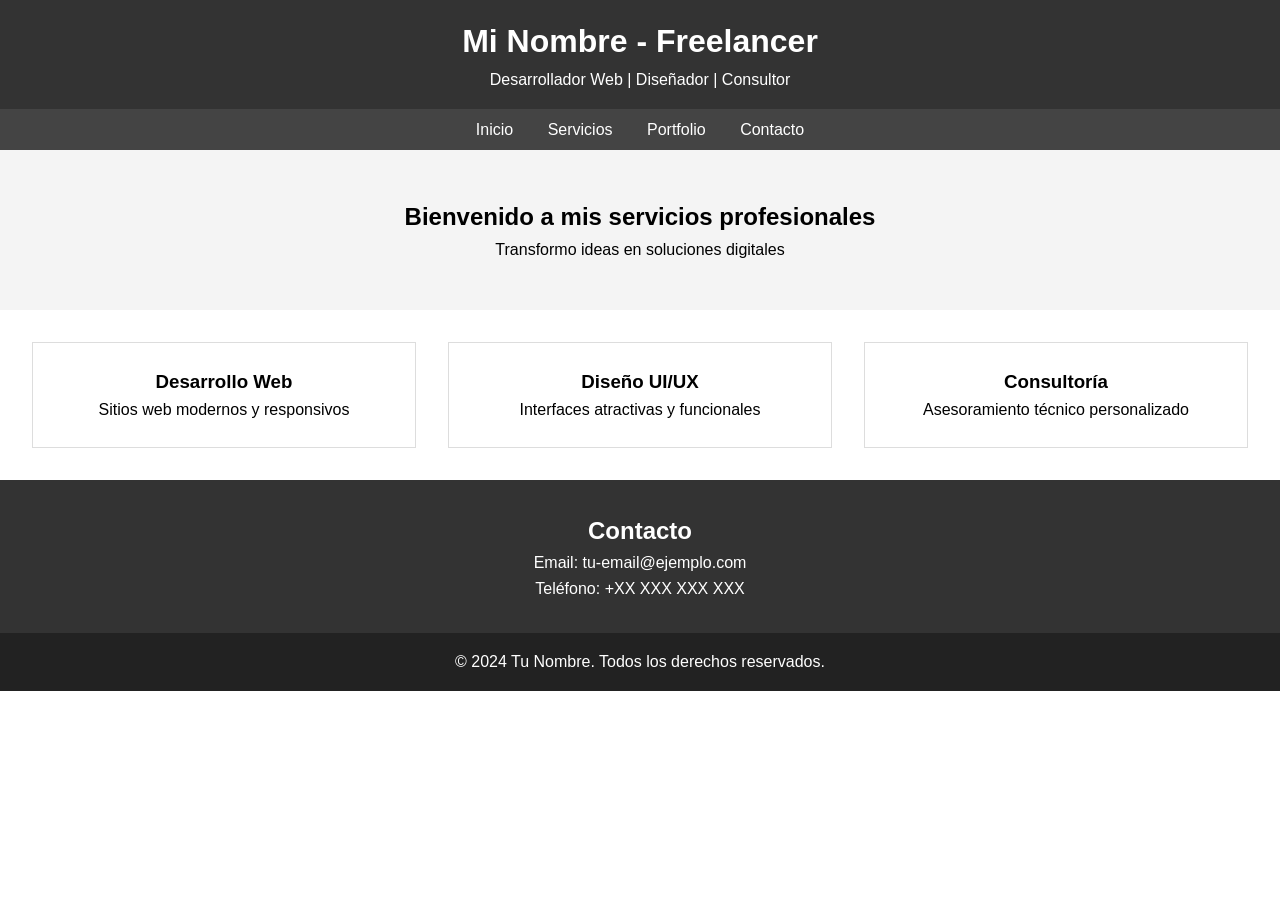
==== index.html @ c1a233db "Add initial HTML structure for freelancer site" ====
<!DOCTYPE html>
<html lang="es">
<head>
    <meta charset="UTF-8">
    <meta name="viewport" content="width=device-width, initial-scale=1.0">
    <title>Freelancer - Servicios Profesionales</title>
    <style>
        * {
            margin: 0;
            padding: 0;
            box-sizing: border-box;
        }
        body {
            font-family: Arial, sans-serif;
            line-height: 1.6;
        }
        header {
            background: #333;
            color: #fff;
            padding: 1rem 0;
            text-align: center;
        }
        nav {
            background: #444;
            padding: 0.5rem;
            text-align: center;
        }
        nav a {
            color: #fff;
            margin: 0 15px;
            text-decoration: none;
        }
        .hero {
            background: #f4f4f4;
            padding: 3rem 2rem;
            text-align: center;
        }
        .servicios {
            padding: 2rem;
            display: grid;
            grid-template-columns: repeat(auto-fit, minmax(250px, 1fr));
            gap: 2rem;
        }
        .servicio {
            border: 1px solid #ddd;
            padding: 1.5rem;
            text-align: center;
        }
        .contacto {
            background: #333;
            color: #fff;
            padding: 2rem;
            text-align: center;
        }
        footer {
            background: #222;
            color: #fff;
            text-align: center;
            padding: 1rem;
        }
    </style>
</head>
<body>
    <header>
        <h1>Mi Nombre - Freelancer</h1>
        <p>Desarrollador Web | Diseñador | Consultor</p>
    </header>

    <nav>
        <a href="#inicio">Inicio</a>
        <a href="#servicios">Servicios</a>
        <a href="#portfolio">Portfolio</a>
        <a href="#contacto">Contacto</a>
    </nav>

    <section class="hero" id="inicio">
        <h2>Bienvenido a mis servicios profesionales</h2>
        <p>Transformo ideas en soluciones digitales</p>
    </section>

    <section class="servicios" id="servicios">
        <div class="servicio">
            <h3>Desarrollo Web</h3>
            <p>Sitios web modernos y responsivos</p>
        </div>
        <div class="servicio">
            <h3>Diseño UI/UX</h3>
            <p>Interfaces atractivas y funcionales</p>
        </div>
        <div class="servicio">
            <h3>Consultoría</h3>
            <p>Asesoramiento técnico personalizado</p>
        </div>
    </section>

    <section class="contacto" id="contacto">
        <h2>Contacto</h2>
        <p>Email: tu-email@ejemplo.com</p>
        <p>Teléfono: +XX XXX XXX XXX</p>
    </section>

    <footer>
        <p>&copy; 2024 Tu Nombre. Todos los derechos reservados.</p>
    </footer>
</body>
</html>
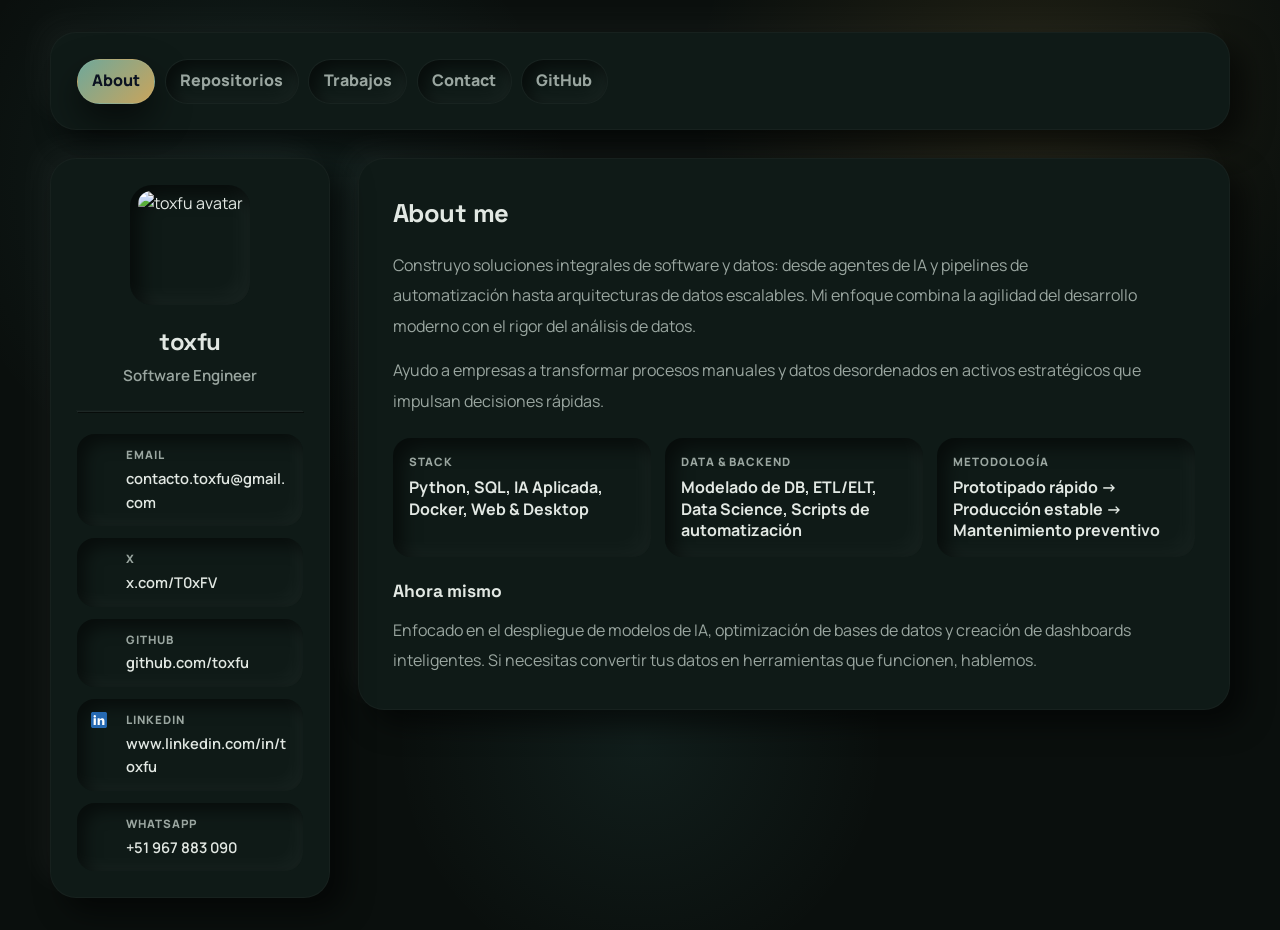
==== commit 93dfa95b: "v1" ====
--- a/index.html
+++ b/index.html
@@ -3,104 +3,62 @@
 <head>
     <meta charset="UTF-8">
     <meta name="viewport" content="width=device-width, initial-scale=1.0">
-    <title>Freelancer - Servicios Profesionales</title>
-    <style>
-        * {
-            margin: 0;
-            padding: 0;
-            box-sizing: border-box;
-        }
-        body {
-            font-family: Arial, sans-serif;
-            line-height: 1.6;
-        }
-        header {
-            background: #333;
-            color: #fff;
-            padding: 1rem 0;
-            text-align: center;
-        }
-        nav {
-            background: #444;
-            padding: 0.5rem;
-            text-align: center;
-        }
-        nav a {
-            color: #fff;
-            margin: 0 15px;
-            text-decoration: none;
-        }
-        .hero {
-            background: #f4f4f4;
-            padding: 3rem 2rem;
-            text-align: center;
-        }
-        .servicios {
-            padding: 2rem;
-            display: grid;
-            grid-template-columns: repeat(auto-fit, minmax(250px, 1fr));
-            gap: 2rem;
-        }
-        .servicio {
-            border: 1px solid #ddd;
-            padding: 1.5rem;
-            text-align: center;
-        }
-        .contacto {
-            background: #333;
-            color: #fff;
-            padding: 2rem;
-            text-align: center;
-        }
-        footer {
-            background: #222;
-            color: #fff;
-            text-align: center;
-            padding: 1rem;
-        }
-    </style>
+    <title>Portafolio | toxfu</title>
+    <link rel="preconnect" href="https://fonts.googleapis.com">
+    <link rel="preconnect" href="https://fonts.gstatic.com" crossorigin>
+    <link href="https://fonts.googleapis.com/css2?family=Space+Grotesk:wght@400;500;600;700&family=Manrope:wght@400;500;600&display=swap" rel="stylesheet">
+    <link rel="stylesheet" href="assets/styles.css">
 </head>
-<body>
-    <header>
-        <h1>Mi Nombre - Freelancer</h1>
-        <p>Desarrollador Web | Diseñador | Consultor</p>
-    </header>
+<body class="home">
+    <div class="portfolio-container" id="inicio">
+        <nav class="neu-card quick-nav" aria-label="Acceso rápido" data-site-nav></nav>
+        <div class="top-row">
+            <aside class="neu-card sidebar-card" aria-label="Perfil">
+                <div class="avatar">
+                    <img src="https://github.com/toxfu.png" alt="toxfu avatar" loading="lazy">
+                </div>
+                <h1 class="name">toxfu</h1>
+                <p class="title">Software Engineer</p>
 
-    <nav>
-        <a href="#inicio">Inicio</a>
-        <a href="#servicios">Servicios</a>
-        <a href="#portfolio">Portfolio</a>
-        <a href="#contacto">Contacto</a>
-    </nav>
+                <div class="divider"></div>
 
-    <section class="hero" id="inicio">
-        <h2>Bienvenido a mis servicios profesionales</h2>
-        <p>Transformo ideas en soluciones digitales</p>
-    </section>
+                <div class="info-list" id="profile-contact-list" data-contact-channels data-contact-variant="home"></div>
+            </aside>
 
-    <section class="servicios" id="servicios">
-        <div class="servicio">
-            <h3>Desarrollo Web</h3>
-            <p>Sitios web modernos y responsivos</p>
+            <section class="neu-card about-card" aria-label="Sobre mí">
+                <h2 class="section-title">About me</h2>
+                <p class="about-text">
+                    Construyo soluciones integrales de software y datos: desde agentes de IA y pipelines de automatización hasta arquitecturas de datos escalables. Mi enfoque combina la agilidad del desarrollo moderno con el rigor del análisis de datos.
+                </p>
+                <p class="about-text">
+                    Ayudo a empresas a transformar procesos manuales y datos desordenados en activos estratégicos que impulsan decisiones rápidas.
+                </p>
+
+                <div class="about-highlights" role="list">
+                    <div class="about-highlight" role="listitem">
+                        <div class="about-k">Stack</div>
+                        <div class="about-v">Python, SQL, IA Aplicada, Docker, Web & Desktop</div>
+                    </div>
+                    <div class="about-highlight" role="listitem">
+                        <div class="about-k">Data & Backend</div>
+                        <div class="about-v">Modelado de DB, ETL/ELT, Data Science, Scripts de automatización</div>
+                    </div>
+                    <div class="about-highlight" role="listitem">
+                        <div class="about-k">Metodología</div>
+                        <div class="about-v">Prototipado rápido → Producción estable → Mantenimiento preventivo</div>
+                    </div>
+                </div>
+
+                <h3 class="about-subhead">Ahora mismo</h3>
+                <p class="about-text">
+                    Enfocado en el despliegue de modelos de IA, optimización de bases de datos y creación de dashboards inteligentes. Si necesitas convertir tus datos en herramientas que funcionen, hablemos.
+                </p>
+            </section>
         </div>
-        <div class="servicio">
-            <h3>Diseño UI/UX</h3>
-            <p>Interfaces atractivas y funcionales</p>
-        </div>
-        <div class="servicio">
-            <h3>Consultoría</h3>
-            <p>Asesoramiento técnico personalizado</p>
-        </div>
-    </section>
+    </div>
 
-    <section class="contacto" id="contacto">
-        <h2>Contacto</h2>
-        <p>Email: tu-email@ejemplo.com</p>
-        <p>Teléfono: +XX XXX XXX XXX</p>
-    </section>
-
-    <footer>
-        <p>&copy; 2024 Tu Nombre. Todos los derechos reservados.</p>
-    </footer>
+    <!-- <footer>
+    </footer> -->
+    <script src="assets/app.js"></script>
 </body>
 </html>
--- a/assets/styles.css
+++ b/assets/styles.css
@@ -0,0 +1,901 @@
+:root {
+    /* Fondos */
+    --bg: #0a0f0d;              /* negro verdoso profundo */
+    --bg-soft: #0f1a17;         /* verde abisal */
+    
+    /* Cards */
+    --card: rgba(185, 199, 191, 0.05); 
+    --card-strong: rgba(185, 199, 191, 0.09);
+    --stroke: rgba(185, 199, 191, 0.12);
+
+    /* Texto */
+    --text: #e2e8e3;            /* marfil apagado */
+    --muted: #9aa6a0;           /* gris verdoso */
+
+    /* Acentos lovecraftianos */
+    --accent: #6fa89a;          /* verde eldritch */
+    --accent-2: #c9a45c;        /* dorado antiguo */
+
+    /* Extras */
+    --shadow: 0 25px 70px rgba(0, 0, 0, 0.55);
+    --radius: 18px;
+
+    /* Neumorphism (home) */
+    --neu-surface: var(--bg-soft);
+    --neu-hi: rgba(255, 255, 255, 0.035);
+    --neu-lo: rgba(0, 0, 0, 0.55);
+    --neu-radius: 26px;
+}
+
+
+* {
+    margin: 0;
+    padding: 0;
+    box-sizing: border-box;
+}
+
+body {
+    font-family: 'Manrope', system-ui, -apple-system, sans-serif;
+    background: radial-gradient(circle at 20% 20%, rgba(108, 224, 217, 0.08), transparent 25%),
+                radial-gradient(circle at 80% 10%, rgba(246, 196, 83, 0.09), transparent 25%),
+                radial-gradient(circle at 50% 80%, rgba(108, 224, 217, 0.07), transparent 25%),
+                var(--bg);
+    color: var(--text);
+    line-height: 1.6;
+    padding: 0 1.25rem 3rem;
+    min-height: 100vh;
+}
+
+/* =================================
+   PAGES: NEUMORPHISM (PROYECTOS / CONTACTO)
+   ================================= */
+
+body.page {
+    padding: 2rem;
+}
+
+.page .page-container {
+    max-width: 1180px;
+    margin: 0 auto;
+    display: grid;
+    gap: 1.75rem;
+}
+
+/* Reutiliza la misma estética que el home */
+.page .neu-card {
+    background: var(--neu-surface);
+    border-radius: var(--neu-radius);
+    padding: 1.6rem;
+    border: 1px solid rgba(255, 255, 255, 0.03);
+    box-shadow:
+        14px 14px 28px var(--neu-lo),
+        -14px -14px 28px var(--neu-hi);
+}
+
+.page .neu-card:hover {
+    box-shadow:
+        18px 18px 34px rgba(0, 0, 0, 0.62),
+        -18px -18px 34px rgba(255, 255, 255, 0.04);
+}
+
+.quick-nav {
+    display: flex;
+    flex-wrap: wrap;
+    gap: 0.6rem;
+    align-items: center;
+    justify-content: flex-start;
+}
+
+.quick-link {
+    display: inline-flex;
+    align-items: center;
+    justify-content: center;
+    padding: 0.55rem 0.9rem;
+    border-radius: 999px;
+    text-decoration: none;
+    color: var(--muted);
+    font-weight: 800;
+    border: 1px solid rgba(255, 255, 255, 0.04);
+    background: var(--neu-surface);
+    box-shadow:
+        inset 7px 7px 14px rgba(0, 0, 0, 0.5),
+        inset -7px -7px 14px rgba(255, 255, 255, 0.03);
+}
+
+.quick-link:hover {
+    color: var(--text);
+}
+
+.quick-link.is-active {
+    color: #0b1221;
+    background: linear-gradient(135deg, var(--accent), var(--accent-2));
+    border-color: rgba(255, 255, 255, 0.06);
+    box-shadow: 0 16px 34px rgba(0, 0, 0, 0.55);
+}
+
+.page-title {
+    font-family: 'Space Grotesk', 'Manrope', sans-serif;
+    font-size: clamp(2rem, 3.2vw, 2.6rem);
+    letter-spacing: -0.02em;
+}
+
+.page-subtitle {
+    color: var(--muted);
+    margin-top: 0.6rem;
+}
+
+.muted {
+    color: var(--muted);
+}
+
+.page-footer {
+    max-width: 1180px;
+    margin: 2rem auto 0;
+    color: var(--muted);
+    font-size: 0.95rem;
+    padding: 1rem 0 0.5rem;
+    text-align: center;
+}
+
+.cta-card {
+    display: flex;
+    align-items: center;
+    justify-content: space-between;
+    gap: 1rem;
+}
+
+/* Contact page */
+.contact-panel {
+    display: flex;
+    align-items: flex-start;
+    justify-content: space-between;
+    gap: 1.5rem;
+}
+
+.contact-list {
+    display: grid;
+    gap: 0.75rem;
+    margin-top: 1rem;
+}
+
+.contact-list .info-item {
+    display: grid;
+    grid-template-columns: 28px 1fr;
+    gap: 0.8rem;
+    align-items: start;
+    color: var(--text);
+    padding: 0.9rem 1rem;
+    border-radius: 18px;
+    background: var(--neu-surface);
+    box-shadow:
+        inset 8px 8px 16px rgba(0, 0, 0, 0.5),
+        inset -8px -8px 16px rgba(255, 255, 255, 0.03);
+    border: 1px solid rgba(255, 255, 255, 0.03);
+}
+
+.contact-list .info-item:hover {
+    border-color: rgba(111, 168, 154, 0.45);
+}
+
+.contact-list .info-icon {
+    width: 20px;
+    height: 20px;
+    display: inline-flex;
+    align-items: center;
+    justify-content: center;
+}
+
+.contact-list .info-icon img {
+    width: 18px;
+    height: 18px;
+    display: block;
+}
+
+.contact-list .info-label {
+    display: block;
+    font-size: 0.78rem;
+    font-weight: 900;
+    letter-spacing: 0.08em;
+    text-transform: uppercase;
+    color: var(--muted);
+}
+
+.contact-list .info-value {
+    display: block;
+    color: var(--text);
+    font-weight: 700;
+    margin-top: 0.15rem;
+    text-decoration: none;
+    word-break: break-word;
+}
+
+.contact-list .info-link:hover {
+    color: var(--accent);
+}
+
+.contact-item {
+    display: grid;
+    grid-template-columns: 28px 1fr;
+    gap: 0.8rem;
+    text-decoration: none;
+    color: var(--text);
+    padding: 0.9rem 1rem;
+    border-radius: 18px;
+    background: var(--neu-surface);
+    box-shadow:
+        inset 8px 8px 16px rgba(0, 0, 0, 0.5),
+        inset -8px -8px 16px rgba(255, 255, 255, 0.03);
+    border: 1px solid rgba(255, 255, 255, 0.03);
+}
+
+.contact-item:hover {
+    border-color: rgba(111, 168, 154, 0.45);
+}
+
+.contact-ico {
+    width: 20px;
+    height: 20px;
+    display: inline-flex;
+    align-items: center;
+    justify-content: center;
+}
+
+.contact-ico img {
+    width: 18px;
+    height: 18px;
+    display: block;
+}
+
+.contact-k {
+    display: block;
+    font-size: 0.78rem;
+    font-weight: 900;
+    letter-spacing: 0.08em;
+    text-transform: uppercase;
+    color: var(--muted);
+}
+
+.contact-v {
+    display: block;
+    font-weight: 700;
+    margin-top: 0.15rem;
+}
+
+/* Project media (imagen) */
+.project-media {
+    width: 100%;
+    aspect-ratio: 16 / 9;
+    border-radius: 16px;
+    overflow: hidden;
+    background: var(--neu-surface);
+    border: 1px solid rgba(255, 255, 255, 0.03);
+    box-shadow:
+        inset 10px 10px 18px rgba(0, 0, 0, 0.55),
+        inset -10px -10px 18px rgba(255, 255, 255, 0.03);
+    margin-bottom: 0.85rem;
+}
+
+.project-media img {
+    width: 100%;
+    height: 100%;
+    object-fit: cover;
+    display: block;
+}
+
+/* En páginas internas, los proyectos también van con neumorphism */
+.page .project-card {
+    border: none;
+    background: var(--neu-surface);
+    border-radius: 18px;
+    box-shadow:
+        12px 12px 24px rgba(0, 0, 0, 0.55),
+        -12px -12px 24px rgba(255, 255, 255, 0.03);
+}
+
+.page .project-card:hover {
+    transform: translateY(-2px);
+}
+
+.page .project-link {
+    color: var(--accent);
+    font-weight: 800;
+}
+
+.page .project-link:hover {
+    color: var(--accent-2);
+}
+
+.work-grid {
+    display: grid;
+    grid-template-columns: repeat(auto-fit, minmax(300px, 1fr));
+    gap: 1rem;
+}
+
+.work-card {
+    border-radius: 18px;
+    background: var(--neu-surface);
+    border: 1px solid rgba(255, 255, 255, 0.04);
+    box-shadow:
+        12px 12px 24px rgba(0, 0, 0, 0.55),
+        -12px -12px 24px rgba(255, 255, 255, 0.03);
+    padding: 1.1rem 1.05rem;
+    min-height: 430px;
+    display: flex;
+    flex-direction: column;
+    gap: 0.75rem;
+}
+
+.work-carousel .work-grid,
+.work-carousel {
+    display: block;
+}
+
+.page .work-carousel .cflow-stage {
+    height: 780px;
+}
+
+.page .work-carousel .cflow-card {
+    width: min(92vw, 520px);
+    max-height: none;
+}
+
+.page .work-carousel .work-card {
+    min-height: 740px;
+}
+
+.work-meta {
+    font-size: 0.88rem;
+    font-weight: 700;
+    color: var(--muted);
+}
+
+.work-card h3 {
+    font-size: 1.15rem;
+    line-height: 1.3;
+}
+
+.work-block {
+    padding: 0.7rem 0.75rem;
+    border-radius: 14px;
+    background: rgba(255, 255, 255, 0.03);
+    border: 1px solid rgba(255, 255, 255, 0.04);
+}
+
+.work-k {
+    font-size: 0.76rem;
+    font-weight: 900;
+    letter-spacing: 0.08em;
+    text-transform: uppercase;
+    color: var(--muted);
+    margin-bottom: 0.2rem;
+}
+
+.work-block p {
+    color: var(--text);
+    line-height: 1.6;
+}
+
+.work-stack {
+    margin-top: auto;
+    display: flex;
+    flex-wrap: wrap;
+    gap: 0.4rem;
+}
+
+/* ── Coverflow carousel ── */
+.page .cflow-stage {
+    position: relative;
+    display: flex;
+    align-items: center;
+    justify-content: center;
+    width: 100%;
+    height: 500px; /* Altura fija para contener las transformaciones */
+    perspective: 1200px;
+    overflow: hidden;
+}
+
+.page .cflow-track {
+    position: relative;
+    width: 100%;
+    height: 100%;
+    display: flex;
+    align-items: center;
+    justify-content: center;
+    transform-style: preserve-3d;
+}
+
+.page .cflow-card {
+    position: absolute;
+    width: 400px;
+    max-height: 500px;
+    transition: all 0.5s cubic-bezier(0.25, 1, 0.5, 1);
+    cursor: pointer;
+    user-select: none;
+    background: var(--neu-surface);
+    /* Sombra profunda tipo la imagen de referencia */
+    box-shadow: 0 20px 50px rgba(0,0,0,0.8);
+    border: 1px solid rgba(255,255,255,0.05);
+}
+
+.page .cflow-card.is-active {
+    cursor: default;
+    border-color: var(--accent);
+}
+
+/* Ajuste de botones para que floten sobre el carrusel */
+.page .carousel-btn {
+    position: absolute;
+    top: 50%;
+    transform: translateY(-50%);
+    z-index: 100;
+}
+
+.page .carousel-btn[data-carousel="prev"] { left: 20px; }
+.page .carousel-btn[data-carousel="next"] { right: 20px; }
+
+@media (max-width: 768px) {
+    .page .cflow-card {
+        width: 260px;
+    }
+
+    .page .work-carousel .cflow-stage {
+        height: 860px;
+    }
+
+    .page .work-carousel .cflow-card {
+        width: min(92vw, 360px);
+        max-height: none;
+    }
+
+    .page .work-carousel .work-card {
+        min-height: 820px;
+    }
+}
+
+@media (max-width: 900px) {
+    body.page { padding: 1rem; }
+    .cta-card,
+    .contact-panel {
+        flex-direction: column;
+    }
+}
+
+@media (max-width: 600px) {
+    .page .carousel-btn {
+        width: 34px;
+        height: 34px;
+    }
+}
+
+/* =================================
+   HOME: NEUMORPHISM + LAYOUT (según boceto)
+   ================================= */
+
+body.home {
+    padding: 2rem;
+}
+
+.home .portfolio-container {
+    max-width: 1180px;
+    margin: 0 auto;
+    display: grid;
+    gap: 1.75rem;
+}
+
+.home .top-row {
+    display: grid;
+    grid-template-columns: 280px 1fr;
+    gap: 1.75rem;
+    align-items: start;
+}
+
+/* Neumorphism card */
+.home .neu-card {
+    background: var(--neu-surface);
+    border-radius: var(--neu-radius);
+    padding: 1.6rem;
+    border: 1px solid rgba(255, 255, 255, 0.03);
+    box-shadow:
+        14px 14px 28px var(--neu-lo),
+        -14px -14px 28px var(--neu-hi);
+}
+
+.home .neu-card:hover {
+    box-shadow:
+        18px 18px 34px rgba(0, 0, 0, 0.62),
+        -18px -18px 34px rgba(255, 255, 255, 0.04);
+}
+
+.home .sidebar-card {
+    text-align: center;
+    position: sticky;
+    top: 2rem;
+}
+
+.home .avatar {
+    width: 120px;
+    height: 120px;
+    margin: 0 auto 1.1rem;
+    border-radius: 22px;
+    padding: 6px;
+    background: var(--neu-surface);
+    box-shadow:
+        inset 10px 10px 18px rgba(0, 0, 0, 0.55),
+        inset -10px -10px 18px rgba(255, 255, 255, 0.035);
+}
+
+.home .avatar img {
+    width: 100%;
+    height: 100%;
+    object-fit: cover;
+    border-radius: 18px;
+}
+
+.home .name {
+    font-family: 'Space Grotesk', 'Manrope', sans-serif;
+    font-size: 1.5rem;
+    font-weight: 800;
+    letter-spacing: -0.02em;
+    margin-bottom: 0.2rem;
+}
+
+.home .title {
+    color: var(--muted);
+    font-weight: 600;
+    font-size: 0.95rem;
+}
+
+.home .divider {
+    height: 1px;
+    margin: 1.4rem 0;
+    background: rgba(255, 255, 255, 0.06);
+    box-shadow:
+        1px 1px 0 rgba(0, 0, 0, 0.55),
+        -1px -1px 0 rgba(255, 255, 255, 0.02);
+}
+
+.home .info-list {
+    text-align: left;
+    display: grid;
+    gap: 0.75rem;
+}
+
+.home .info-item {
+    display: grid;
+    grid-template-columns: 24px 1fr;
+    gap: 0.75rem;
+    align-items: start;
+    padding: 0.75rem 0.85rem;
+    border-radius: 18px;
+    background: var(--neu-surface);
+    box-shadow:
+        inset 8px 8px 16px rgba(0, 0, 0, 0.5),
+        inset -8px -8px 16px rgba(255, 255, 255, 0.03);
+}
+
+.home .info-icon {
+    width: 18px;
+    height: 18px;
+    display: inline-flex;
+    align-items: center;
+    justify-content: center;
+}
+
+.home .info-icon img {
+    width: 16px;
+    height: 16px;
+    display: block;
+}
+
+.home .info-label {
+    display: block;
+    font-size: 0.72rem;
+    font-weight: 800;
+    color: var(--muted);
+    letter-spacing: 0.08em;
+    margin-bottom: 0.15rem;
+}
+
+.home .info-value {
+    display: block;
+    color: var(--text);
+    font-weight: 600;
+    font-size: 0.92rem;
+    word-break: break-word;
+    text-decoration: none;
+}
+
+.home .info-link {
+    color: var(--text);
+}
+
+.home .info-link:hover {
+    color: var(--accent);
+}
+
+.home .about-card {
+    padding: 2.1rem;
+}
+
+.home .section-title {
+    font-family: 'Space Grotesk', 'Manrope', sans-serif;
+    font-size: 1.6rem;
+    font-weight: 800;
+    letter-spacing: -0.02em;
+    margin-bottom: 1rem;
+}
+
+.home .about-text {
+    color: var(--muted);
+    line-height: 1.9;
+    font-size: 1rem;
+    max-width: 75ch;
+}
+
+.home .about-text + .about-text {
+    margin-top: 0.9rem;
+}
+
+.home .about-highlights {
+    display: grid;
+    grid-template-columns: repeat(3, minmax(0, 1fr));
+    gap: 0.9rem;
+    margin: 1.35rem 0 1.25rem;
+}
+
+.home .about-highlight {
+    padding: 0.95rem 1rem;
+    border-radius: 18px;
+    background: var(--neu-surface);
+    box-shadow:
+        inset 9px 9px 18px rgba(0, 0, 0, 0.55),
+        inset -9px -9px 18px rgba(255, 255, 255, 0.03);
+}
+
+.home .about-k {
+    font-size: 0.72rem;
+    font-weight: 900;
+    letter-spacing: 0.08em;
+    color: var(--muted);
+    text-transform: uppercase;
+    margin-bottom: 0.35rem;
+}
+
+.home .about-v {
+    font-weight: 700;
+    color: var(--text);
+    line-height: 1.35;
+}
+
+.home .about-subhead {
+    font-family: 'Space Grotesk', 'Manrope', sans-serif;
+    font-size: 1.1rem;
+    font-weight: 800;
+    margin-top: 0.25rem;
+    margin-bottom: 0.6rem;
+}
+
+.home .projects-card {
+    padding: 1.8rem;
+}
+
+.home .projects-note {
+    color: var(--muted);
+    margin: 0 0 1rem;
+}
+
+.home .section-head {
+    display: flex;
+    align-items: baseline;
+    justify-content: space-between;
+    gap: 1rem;
+    margin-bottom: 1rem;
+}
+
+.home .project-link {
+    color: var(--accent);
+    text-decoration: none;
+    font-weight: 800;
+}
+
+.home .project-link:hover {
+    color: var(--accent-2);
+}
+
+/* Projects: también neumorphism */
+.home .projects {
+    grid-template-columns: repeat(auto-fit, minmax(260px, 1fr));
+}
+
+.home .project-card {
+    border: none;
+    background: var(--neu-surface);
+    border-radius: 18px;
+    box-shadow:
+        12px 12px 24px rgba(0, 0, 0, 0.55),
+        -12px -12px 24px rgba(255, 255, 255, 0.03);
+}
+
+.home .project-card:hover {
+    transform: translateY(-2px);
+}
+
+@media (max-width: 900px) {
+    body.home { padding: 1rem; }
+    .home .top-row { grid-template-columns: 1fr; }
+    .home .sidebar-card { position: relative; top: 0; }
+
+    .home .about-highlights {
+        grid-template-columns: 1fr;
+    }
+}
+
+.actions {
+    display: flex;
+    gap: 0.75rem;
+    flex-wrap: wrap;
+}
+
+.btn {
+    border: none;
+    border-radius: 14px;
+    display: inline-flex;
+    align-items: center;
+    justify-content: center;
+    padding: 0.9rem 1.1rem;
+    font-weight: 700;
+    text-decoration: none;
+    letter-spacing: 0.01em;
+    cursor: pointer;
+    transition: transform 0.15s ease, box-shadow 0.2s ease, background 0.2s ease;
+}
+
+.btn-primary {
+    background: linear-gradient(135deg, var(--accent-2), var(--accent));
+    color: #0b1221;
+    box-shadow: 0 15px 35px rgba(108, 224, 217, 0.35);
+}
+
+.btn-ghost {
+    background: linear-gradient(135deg, var(--accent), var(--accent-2));
+    color: #0b1221;
+    border: 1px solid var(--stroke);
+}
+
+.btn:hover { transform: translateY(-2px); }
+.btn:active { transform: translateY(0); }
+
+.section-title {
+    font-size: 1.2rem;
+    font-weight: 700;
+    color: var(--text);
+    letter-spacing: 0.01em;
+}
+
+.section-head {
+    display: flex;
+    align-items: baseline;
+    justify-content: space-between;
+    gap: 1rem;
+    margin: 0 0 1rem;
+}
+
+.section-head p {
+    color: var(--muted);
+    max-width: 52ch;
+}
+
+.projects {
+    display: grid;
+    grid-template-columns: repeat(auto-fit, minmax(280px, 1fr));
+    gap: 1rem;
+}
+
+.project-card {
+    position: relative;
+    background: linear-gradient(145deg, rgba(255, 255, 255, 0.06), rgba(255, 255, 255, 0.02));
+    border: 1px solid var(--stroke);
+    border-radius: var(--radius);
+    padding: 1.2rem 1.15rem;
+    box-shadow: var(--shadow);
+    overflow: hidden;
+}
+
+.project-card::after {
+    background: linear-gradient(
+        135deg,
+        rgba(111, 168, 154, 0.18),
+        rgba(201, 164, 92, 0.12)
+    );
+}
+
+.project-card:hover::after { opacity: 1; }
+
+.project-card h3 {
+    font-size: 1.1rem;
+    font-weight: 700;
+    margin-bottom: 0.35rem;
+    position: relative;
+    z-index: 1;
+}
+
+.project-meta {
+    display: flex;
+    align-items: center;
+    gap: 0.5rem;
+    font-size: 0.95rem;
+    color: var(--muted);
+    margin-bottom: 0.7rem;
+    position: relative;
+    z-index: 1;
+}
+
+.project-card p {
+    color: var(--muted);
+    margin-bottom: 0.85rem;
+    position: relative;
+    z-index: 1;
+}
+
+.stack-label {
+    color: var(--muted);
+    font-weight: 700;
+    font-size: 0.9rem;
+    margin-bottom: 0.35rem;
+}
+
+.tag-row {
+    display: flex;
+    flex-wrap: wrap;
+    gap: 0.4rem;
+    position: relative;
+    z-index: 1;
+}
+
+.tag {
+    padding: 0.3rem 0.55rem;
+    border-radius: 10px;
+    background: rgba(255, 255, 255, 0.06);
+    color: var(--text);
+    font-size: 0.85rem;
+    border: 1px solid var(--stroke);
+}
+
+.tag--icon {
+    width: 34px;
+    height: 34px;
+    padding: 0;
+    display: inline-flex;
+    align-items: center;
+    justify-content: center;
+}
+
+.tag--icon img {
+    width: 18px;
+    height: 18px;
+    display: block;
+}
+
+.project-link {
+    display: inline-flex;
+    align-items: center;
+    gap: 0.4rem;
+    text-decoration: none;
+    color: var(--accent-2);
+    font-weight: 700;
+    margin-top: 0.8rem;
+    position: relative;
+    z-index: 1;
+}
+
+footer {
+    max-width: 1120px;
+    margin: 0 auto;
+    color: var(--muted);
+    font-size: 0.95rem;
+    padding: 1rem 0 0.5rem;
+}
+
+@media (max-width: 900px) {
+    .section-head { flex-direction: column; }
+}
